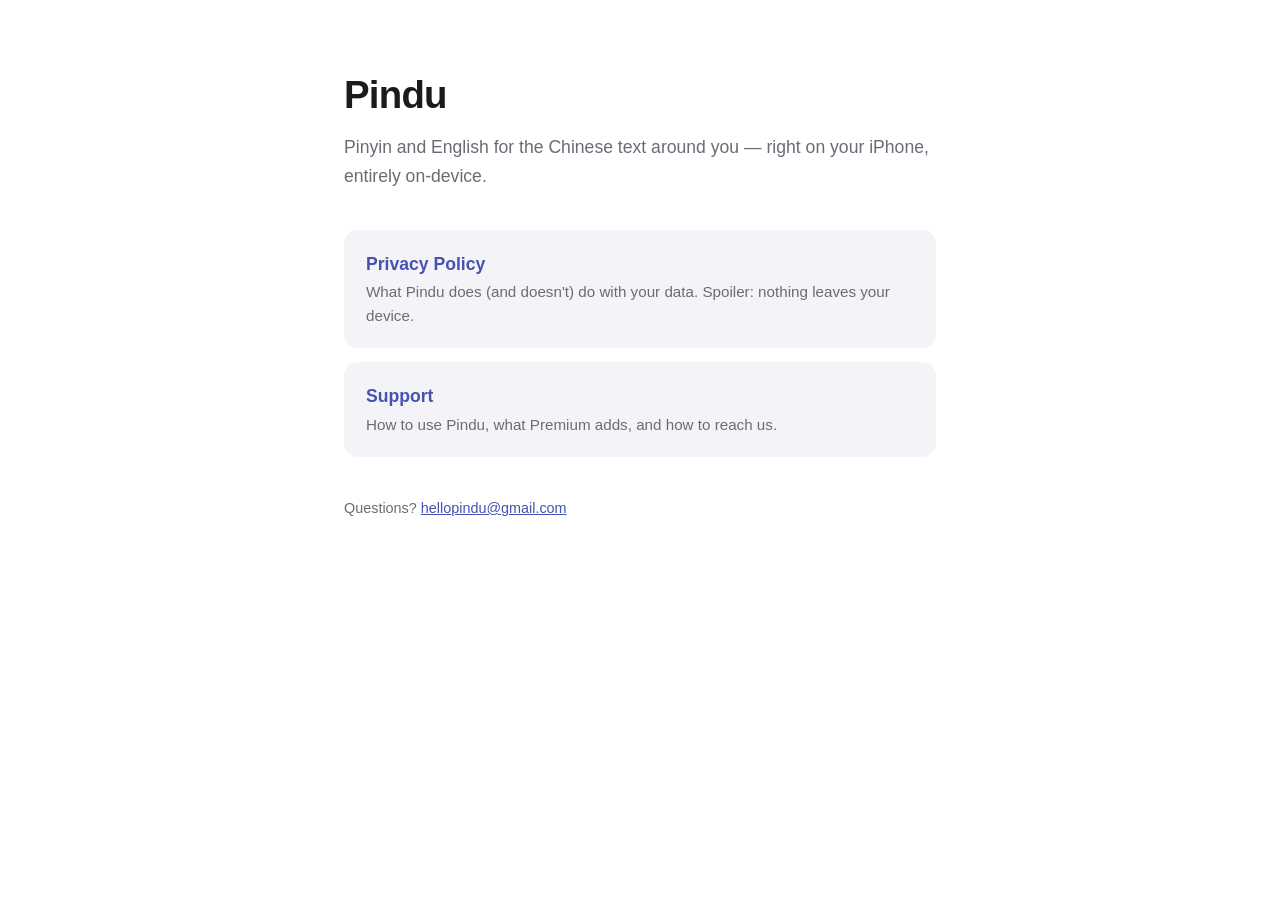
==== index.html @ f437ed74 "Add files via upload" ====
<!DOCTYPE html>
<html lang="en">
<head>
<meta charset="utf-8">
<meta name="viewport" content="width=device-width, initial-scale=1">
<title>Pindu</title>
<style>
  :root { --accent: #4651B0; --bg: #ffffff; --fg: #1a1a1f; --muted: #6b6b76; --card: #f4f4f8; }
  @media (prefers-color-scheme: dark) {
    :root { --accent: #A2ABF2; --bg: #121216; --fg: #ececf1; --muted: #9a9aa6; --card: #1e1e26; }
  }
  * { box-sizing: border-box; }
  body { margin: 0; font-family: -apple-system, BlinkMacSystemFont, "Segoe UI", Roboto, Helvetica, Arial, sans-serif;
         background: var(--bg); color: var(--fg); line-height: 1.6; }
  .wrap { max-width: 640px; margin: 0 auto; padding: 64px 24px; }
  h1 { font-size: 2.4rem; margin: 0 0 8px; letter-spacing: -0.02em; }
  .tag { color: var(--muted); font-size: 1.1rem; margin: 0 0 40px; }
  a.card { display: block; text-decoration: none; color: var(--fg); background: var(--card);
           border-radius: 14px; padding: 20px 22px; margin-bottom: 14px; transition: transform .08s ease; }
  a.card:hover { transform: translateY(-1px); }
  a.card .title { font-weight: 600; color: var(--accent); font-size: 1.1rem; }
  a.card .desc { color: var(--muted); font-size: .95rem; margin-top: 2px; }
  footer { color: var(--muted); font-size: .9rem; margin-top: 40px; }
  footer a { color: var(--accent); }
</style>
</head>
<body>
  <div class="wrap">
    <h1>Pindu</h1>
    <p class="tag">Pinyin and English for the Chinese text around you — right on your iPhone, entirely on-device.</p>
    <a class="card" href="privacy.html">
      <div class="title">Privacy Policy</div>
      <div class="desc">What Pindu does (and doesn't) do with your data. Spoiler: nothing leaves your device.</div>
    </a>
    <a class="card" href="support.html">
      <div class="title">Support</div>
      <div class="desc">How to use Pindu, what Premium adds, and how to reach us.</div>
    </a>
    <footer>Questions? <a href="mailto:hellopindu@gmail.com">hellopindu@gmail.com</a></footer>
  </div>
</body>
</html>
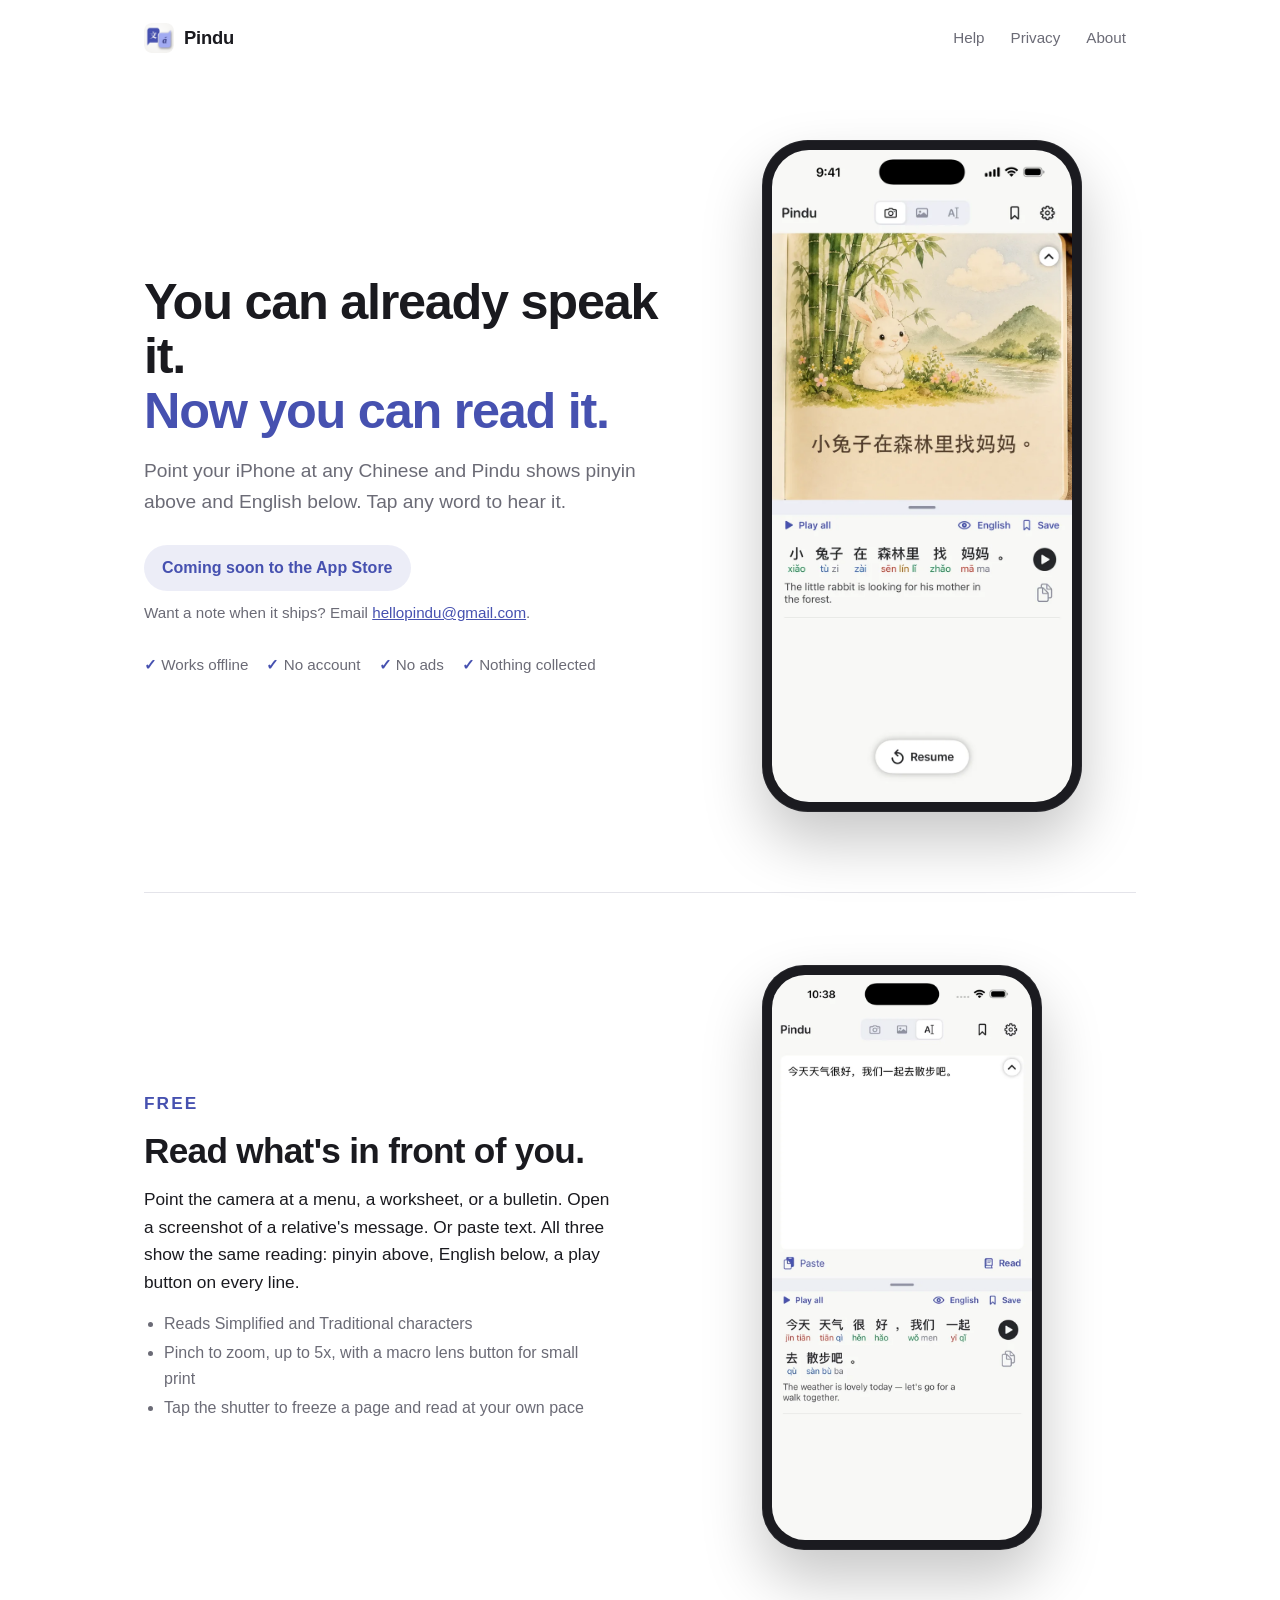
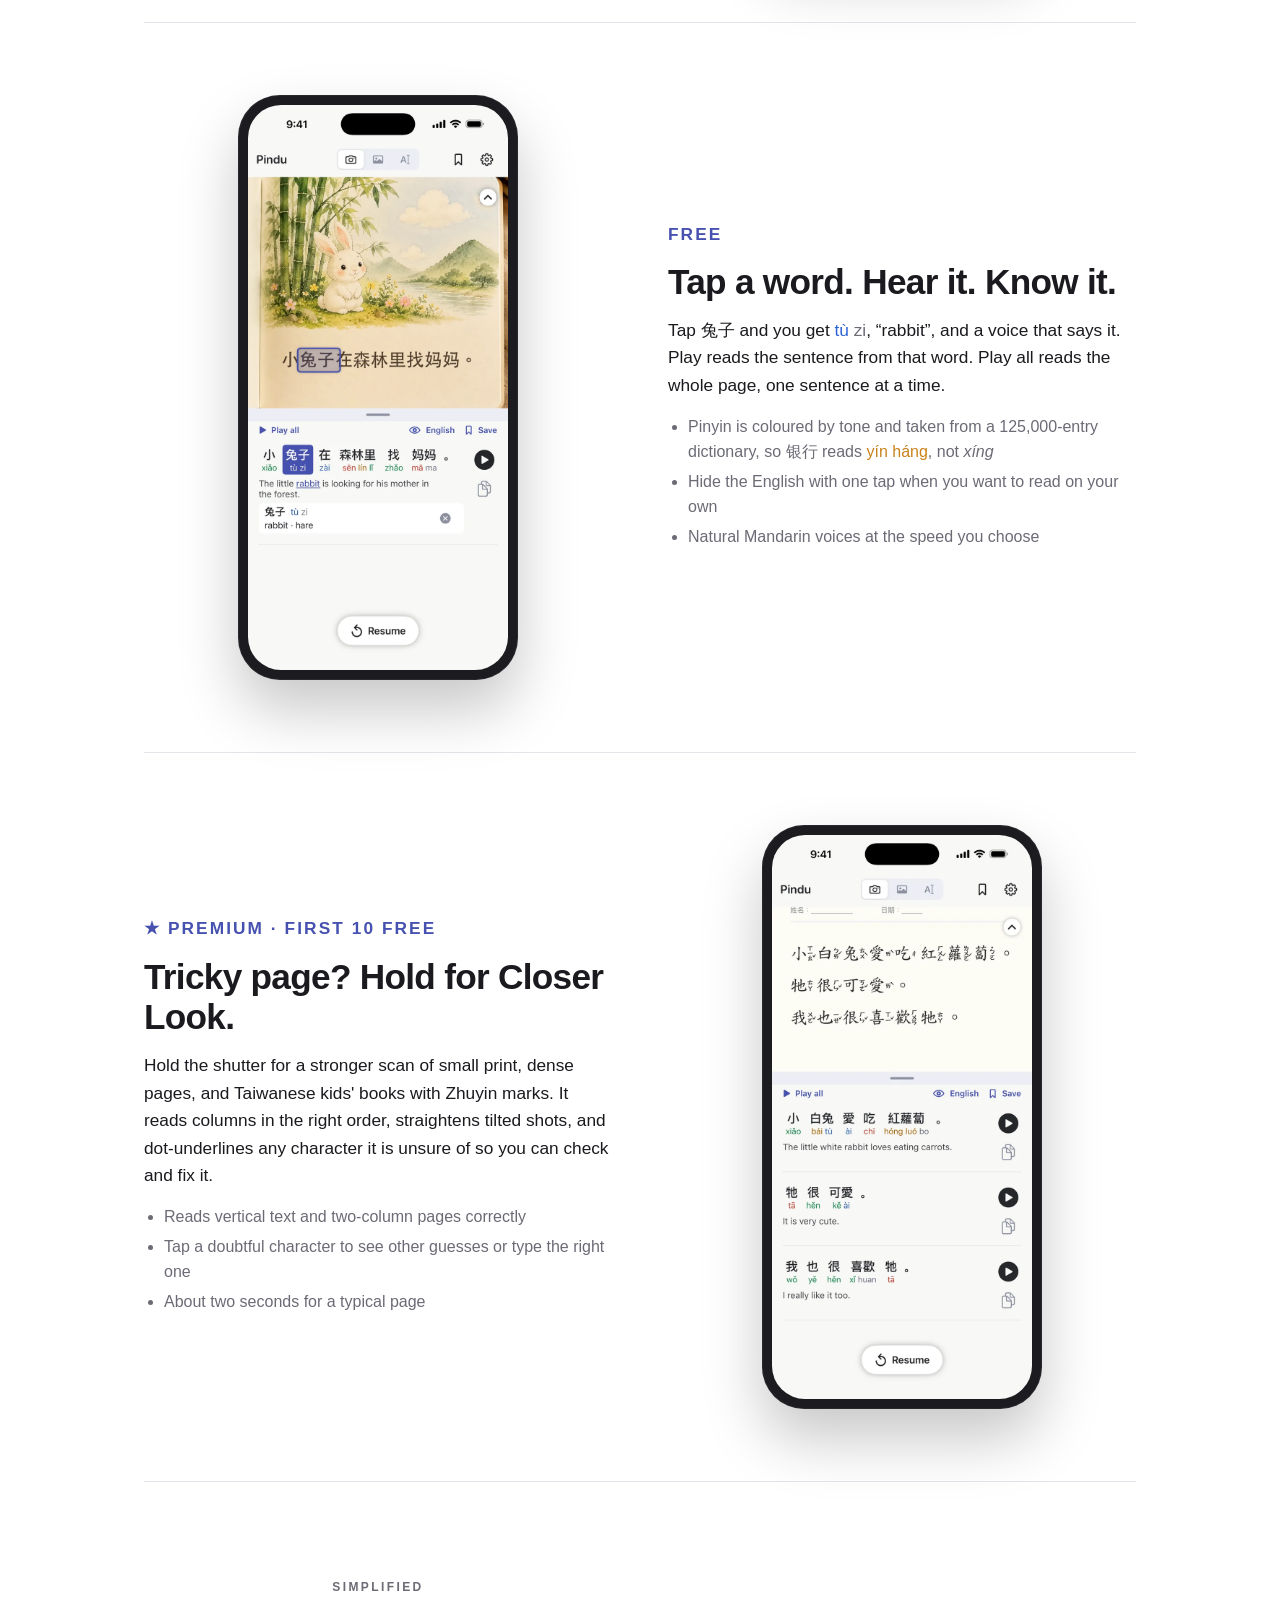
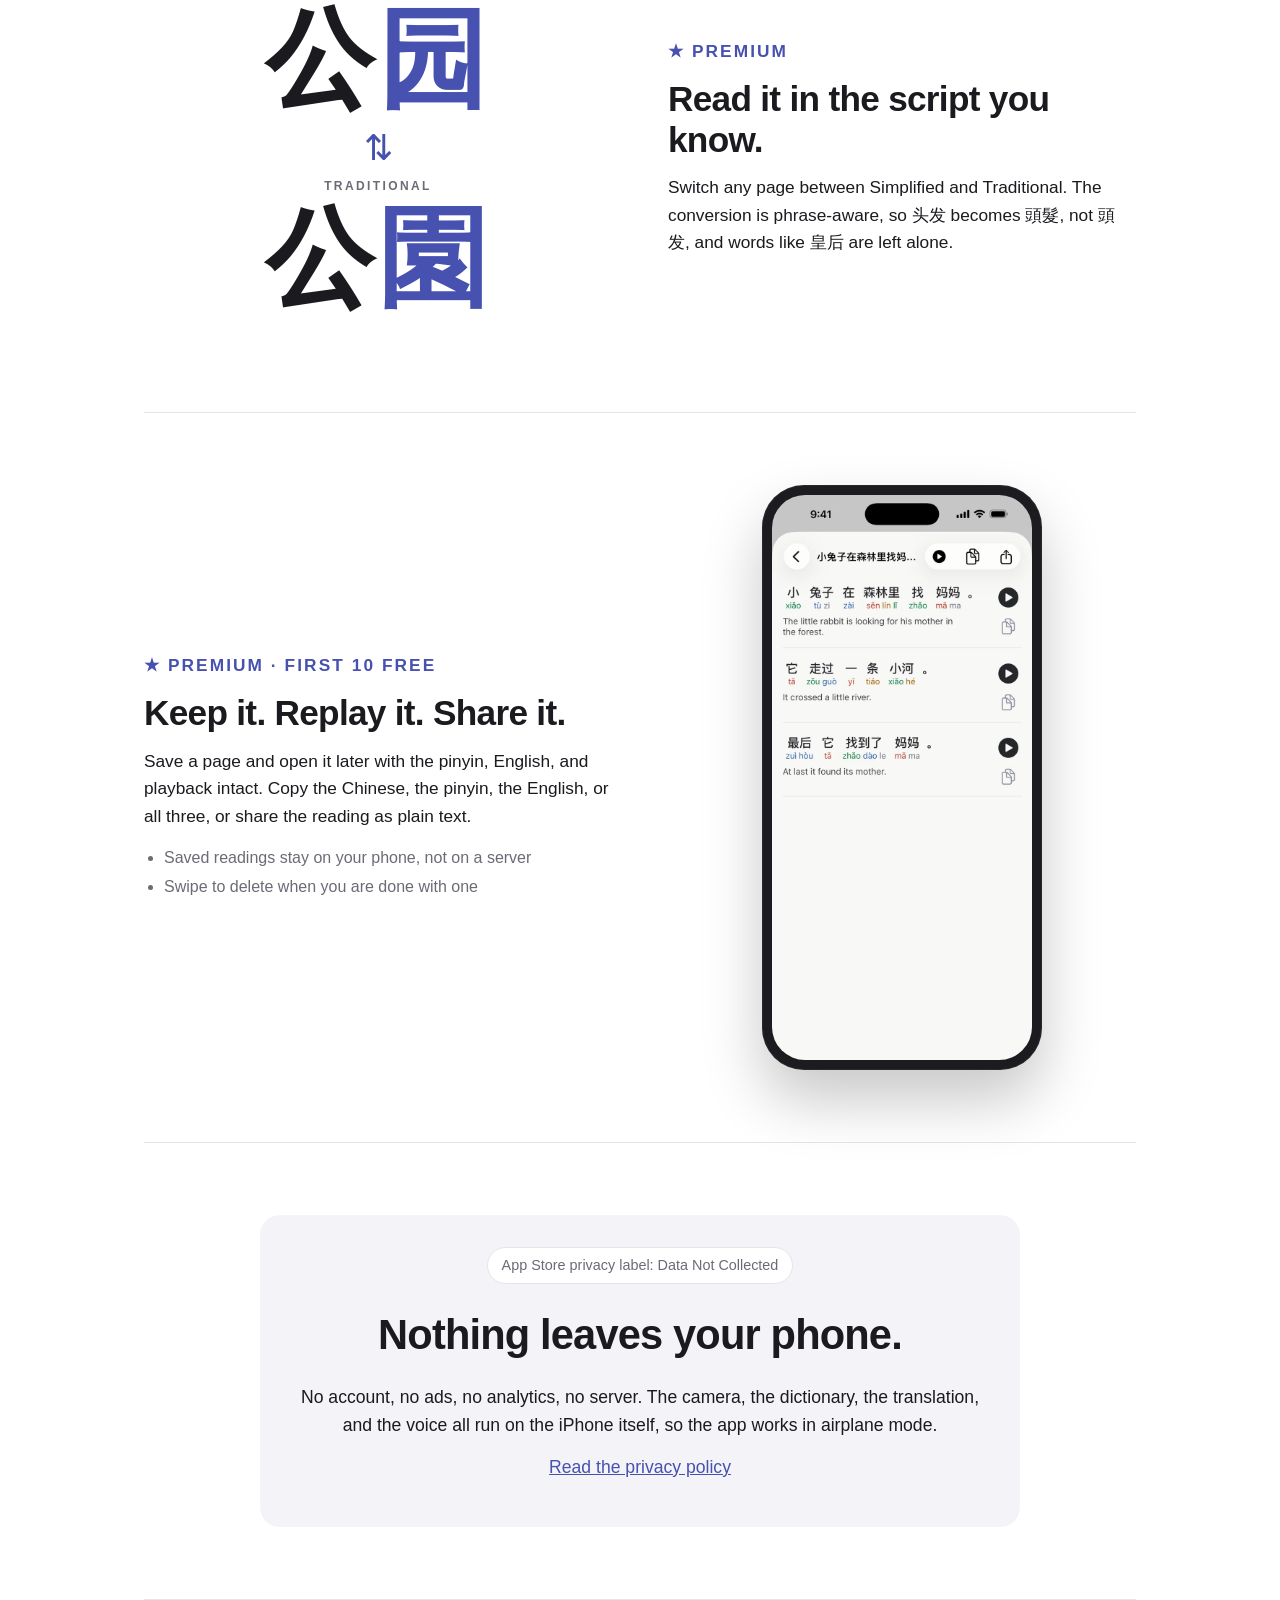
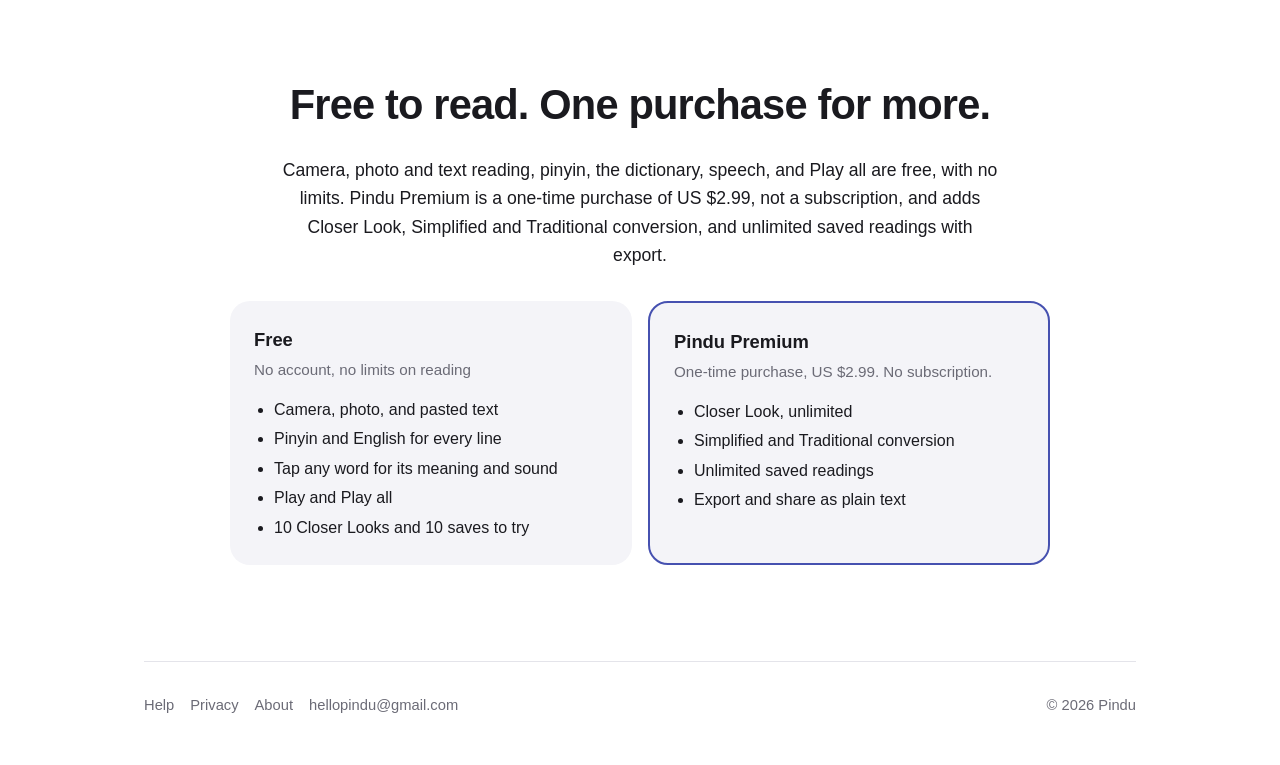
==== commit 9ab46c66: "Rebuild the site: home, Help, Privacy, About with shared styles Replace the two-card landing page wi" ====
--- a/index.html
+++ b/index.html
@@ -3,40 +3,200 @@
 <head>
 <meta charset="utf-8">
 <meta name="viewport" content="width=device-width, initial-scale=1">
-<title>Pindu</title>
-<style>
-  :root { --accent: #4651B0; --bg: #ffffff; --fg: #1a1a1f; --muted: #6b6b76; --card: #f4f4f8; }
-  @media (prefers-color-scheme: dark) {
-    :root { --accent: #A2ABF2; --bg: #121216; --fg: #ececf1; --muted: #9a9aa6; --card: #1e1e26; }
-  }
-  * { box-sizing: border-box; }
-  body { margin: 0; font-family: -apple-system, BlinkMacSystemFont, "Segoe UI", Roboto, Helvetica, Arial, sans-serif;
-         background: var(--bg); color: var(--fg); line-height: 1.6; }
-  .wrap { max-width: 640px; margin: 0 auto; padding: 64px 24px; }
-  h1 { font-size: 2.4rem; margin: 0 0 8px; letter-spacing: -0.02em; }
-  .tag { color: var(--muted); font-size: 1.1rem; margin: 0 0 40px; }
-  a.card { display: block; text-decoration: none; color: var(--fg); background: var(--card);
-           border-radius: 14px; padding: 20px 22px; margin-bottom: 14px; transition: transform .08s ease; }
-  a.card:hover { transform: translateY(-1px); }
-  a.card .title { font-weight: 600; color: var(--accent); font-size: 1.1rem; }
-  a.card .desc { color: var(--muted); font-size: .95rem; margin-top: 2px; }
-  footer { color: var(--muted); font-size: .9rem; margin-top: 40px; }
-  footer a { color: var(--accent); }
-</style>
+<title>Pindu: read the Chinese you can already speak</title>
+<meta name="description" content="Pindu reads Chinese text through your iPhone camera and shows pinyin above and English below. Tap any word to hear it. Everything runs on your phone.">
+<meta property="og:title" content="Pindu">
+<meta property="og:description" content="You can already speak it. Now you can read it. Pinyin and English for any Chinese text, on your iPhone, entirely on-device.">
+<meta property="og:type" content="website">
+<meta property="og:url" content="https://pinduapp.github.io/pindu/">
+<meta name="theme-color" content="#4651B0" media="(prefers-color-scheme: light)">
+<meta name="theme-color" content="#121216" media="(prefers-color-scheme: dark)">
+<link rel="icon" href="assets/img/favicon.png" type="image/png">
+<link rel="apple-touch-icon" href="assets/img/apple-touch-icon.png">
+<link rel="stylesheet" href="assets/site.css">
 </head>
 <body>
-  <div class="wrap">
-    <h1>Pindu</h1>
-    <p class="tag">Pinyin and English for the Chinese text around you — right on your iPhone, entirely on-device.</p>
-    <a class="card" href="privacy.html">
-      <div class="title">Privacy Policy</div>
-      <div class="desc">What Pindu does (and doesn't) do with your data. Spoiler: nothing leaves your device.</div>
-    </a>
-    <a class="card" href="support.html">
-      <div class="title">Support</div>
-      <div class="desc">How to use Pindu, what Premium adds, and how to reach us.</div>
-    </a>
-    <footer>Questions? <a href="mailto:hellopindu@gmail.com">hellopindu@gmail.com</a></footer>
-  </div>
+<a class="skip" href="#main">Skip to content</a>
+<div class="wrap">
+
+  <header class="site-header">
+    <a class="brand" href="./"><img src="assets/img/icon-256.png" alt="" width="30" height="30">Pindu</a>
+    <nav class="site-nav" aria-label="Site">
+      <a href="support.html">Help</a>
+      <a href="privacy.html">Privacy</a>
+      <a href="about.html">About</a>
+    </nav>
+  </header>
+
+  <main id="main">
+
+    <section class="hero">
+      <div>
+        <h1>You can already speak it.<br><span class="line2">Now you can read it.</span></h1>
+        <p class="lead">Point your iPhone at any Chinese and Pindu shows pinyin above and English below. Tap any word to hear it.</p>
+
+        <!-- HERO BUTTON. Two states live here. Only one should be visible at a time.
+             BEFORE LAUNCH: keep the "pre-launch" block, leave the "launch" block inside this comment.
+             AT LAUNCH: delete the "pre-launch" block, move the "launch" block out of the comment,
+             and replace APP_STORE_URL with the real App Store link. -->
+        <div class="cta cta-prelaunch">
+          <span class="pill">Coming soon to the App Store</span>
+          <p class="note">Want a note when it ships? Email <a href="mailto:hellopindu@gmail.com">hellopindu@gmail.com</a>.</p>
+        </div>
+        <!--
+        <div class="cta cta-launch">
+          <a class="badge" href="APP_STORE_URL"><img src="assets/img/app-store-badge.svg" alt="Download on the App Store"></a>
+          <p class="note">Free on the App Store, for iPhone running iOS 26 or later.</p>
+        </div>
+        -->
+
+        <ul class="hero-points">
+          <li>Works offline</li>
+          <li>No account</li>
+          <li>No ads</li>
+          <li>Nothing collected</li>
+        </ul>
+      </div>
+      <div class="hero-media">
+        <div class="phone"><img src="assets/img/hero.webp" alt="Pindu reading a storybook page: the Chinese sentence 小兔子在森林里找妈妈 with pinyin above each word and the English translation below" width="720" height="1564"></div>
+      </div>
+    </section>
+
+    <section class="features" aria-label="Features">
+
+      <article class="feature">
+        <div class="feature-text">
+          <p class="eyebrow">Free</p>
+          <h2>Read what's in front of you.</h2>
+          <p>Point the camera at a menu, a worksheet, or a bulletin. Open a screenshot of a relative's message. Or paste text. All three show the same reading: pinyin above, English below, a play button on every line.</p>
+          <ul>
+            <li>Reads Simplified and Traditional characters</li>
+            <li>Pinch to zoom, up to 5x, with a macro lens button for small print</li>
+            <li>Tap the shutter to freeze a page and read at your own pace</li>
+          </ul>
+        </div>
+        <div class="feature-media">
+          <div class="phone small"><img src="assets/img/text-input.webp" alt="Pindu's Text tab with a pasted sentence and its pinyin and English reading below" width="720" height="1564" loading="lazy"></div>
+        </div>
+      </article>
+
+      <article class="feature flip">
+        <div class="feature-text">
+          <p class="eyebrow">Free</p>
+          <h2>Tap a word. Hear it. Know it.</h2>
+          <p>Tap <span class="zh">兔子</span> and you get <span class="py"><span class="t4">tù</span> <span class="t0">zi</span></span>, “rabbit”, and a voice that says it. Play reads the sentence from that word. Play all reads the whole page, one sentence at a time.</p>
+          <ul>
+            <li>Pinyin is coloured by tone and taken from a 125,000-entry dictionary, so <span class="zh">银行</span> reads <span class="py"><span class="t2">yín</span> <span class="t2">háng</span></span>, not <em>xíng</em></li>
+            <li>Hide the English with one tap when you want to read on your own</li>
+            <li>Natural Mandarin voices at the speed you choose</li>
+          </ul>
+        </div>
+        <div class="feature-media">
+          <div class="phone small"><img src="assets/img/tap-to-define.webp" alt="The word 兔子 selected on the page, with a card showing tù zi and the meaning rabbit, hare" width="720" height="1564" loading="lazy"></div>
+        </div>
+      </article>
+
+      <article class="feature">
+        <div class="feature-text">
+          <p class="eyebrow premium">Premium · first 10 free</p>
+          <h2>Tricky page? Hold for Closer Look.</h2>
+          <p>Hold the shutter for a stronger scan of small print, dense pages, and Taiwanese kids' books with Zhuyin marks. It reads columns in the right order, straightens tilted shots, and dot-underlines any character it is unsure of so you can check and fix it.</p>
+          <ul>
+            <li>Reads vertical text and two-column pages correctly</li>
+            <li>Tap a doubtful character to see other guesses or type the right one</li>
+            <li>About two seconds for a typical page</li>
+          </ul>
+        </div>
+        <div class="feature-media">
+          <div class="phone small"><img src="assets/img/closer-look.webp" alt="A Traditional Chinese worksheet with Zhuyin marks, read by Closer Look into three clean sentences with pinyin and English" width="720" height="1564" loading="lazy"></div>
+        </div>
+      </article>
+
+      <article class="feature flip">
+        <div class="feature-text">
+          <p class="eyebrow premium">Premium</p>
+          <h2>Read it in the script you know.</h2>
+          <p>Switch any page between Simplified and Traditional. The conversion is phrase-aware, so <span class="zh">头发</span> becomes <span class="zh">頭髮</span>, not <span class="zh">頭发</span>, and words like <span class="zh">皇后</span> are left alone.</p>
+        </div>
+        <div class="feature-media">
+          <div class="scripts zh" aria-label="The word for park, 公园 in Simplified and 公園 in Traditional">
+            <span class="label">Simplified</span>
+            <span class="word">公<span class="diff">园</span></span>
+            <span class="arrow" aria-hidden="true">⇅</span>
+            <span class="label">Traditional</span>
+            <span class="word">公<span class="diff">園</span></span>
+          </div>
+        </div>
+      </article>
+
+      <article class="feature">
+        <div class="feature-text">
+          <p class="eyebrow premium">Premium · first 10 free</p>
+          <h2>Keep it. Replay it. Share it.</h2>
+          <p>Save a page and open it later with the pinyin, English, and playback intact. Copy the Chinese, the pinyin, the English, or all three, or share the reading as plain text.</p>
+          <ul>
+            <li>Saved readings stay on your phone, not on a server</li>
+            <li>Swipe to delete when you are done with one</li>
+          </ul>
+        </div>
+        <div class="feature-media">
+          <div class="phone small"><img src="assets/img/saved-detail.webp" alt="A saved reading with three sentences, each with pinyin, English, and play and copy buttons" width="720" height="1564" loading="lazy"></div>
+        </div>
+      </article>
+
+    </section>
+
+    <section class="privacy-block">
+      <div class="card">
+        <span class="label-chip">App Store privacy label: Data Not Collected</span>
+        <h2>Nothing leaves your phone.</h2>
+        <p>No account, no ads, no analytics, no server. The camera, the dictionary, the translation, and the voice all run on the iPhone itself, so the app works in airplane mode.</p>
+        <p><a href="privacy.html">Read the privacy policy</a></p>
+      </div>
+    </section>
+
+    <section class="premium-block" id="premium">
+      <h2>Free to read. One purchase for more.</h2>
+      <div class="two-sentences">
+        <p>Camera, photo and text reading, pinyin, the dictionary, speech, and Play all are free, with no limits. Pindu Premium is a one-time purchase of US&nbsp;$2.99, not a subscription, and adds Closer Look, Simplified and Traditional conversion, and unlimited saved readings with export.</p>
+      </div>
+      <div class="plans">
+        <div class="plan card">
+          <h3>Free</h3>
+          <p class="price">No account, no limits on reading</p>
+          <ul>
+            <li>Camera, photo, and pasted text</li>
+            <li>Pinyin and English for every line</li>
+            <li>Tap any word for its meaning and sound</li>
+            <li>Play and Play all</li>
+            <li>10 Closer Looks and 10 saves to try</li>
+          </ul>
+        </div>
+        <div class="plan card featured">
+          <h3>Pindu Premium</h3>
+          <p class="price">One-time purchase, US $2.99. No subscription.</p>
+          <ul>
+            <li>Closer Look, unlimited</li>
+            <li>Simplified and Traditional conversion</li>
+            <li>Unlimited saved readings</li>
+            <li>Export and share as plain text</li>
+          </ul>
+        </div>
+      </div>
+    </section>
+
+  </main>
+
+  <footer class="site-footer">
+    <nav aria-label="Footer">
+      <a href="support.html">Help</a>
+      <a href="privacy.html">Privacy</a>
+      <a href="about.html">About</a>
+      <a href="mailto:hellopindu@gmail.com">hellopindu@gmail.com</a>
+    </nav>
+    <span>© 2026 Pindu</span>
+  </footer>
+
+</div>
 </body>
 </html>
--- a/assets/site.css
+++ b/assets/site.css
@@ -0,0 +1,373 @@
+/* Pindu website styles. Plain CSS, no build step.
+   Colours follow the app: accent #4651B0 in light mode, #A2ABF2 in dark mode. */
+
+:root {
+  --accent: #4651B0;
+  --accent-soft: rgba(70, 81, 176, 0.10);
+  --bg: #ffffff;
+  --fg: #1a1a1f;
+  --muted: #6b6b76;
+  --card: #f4f4f8;
+  --line: #e4e4ea;
+  --bezel: #1b1b20;
+  --tone1: #d9342b;
+  --tone2: #c9821a;
+  --tone3: #1f9d55;
+  --tone4: #2d63d8;
+  color-scheme: light dark;
+}
+
+@media (prefers-color-scheme: dark) {
+  :root {
+    --accent: #A2ABF2;
+    --accent-soft: rgba(162, 171, 242, 0.14);
+    --bg: #121216;
+    --fg: #ececf1;
+    --muted: #9a9aa6;
+    --card: #1e1e26;
+    --line: #2b2b35;
+    --bezel: #2c2c35;
+    --tone1: #ff6b61;
+    --tone2: #e9a94a;
+    --tone3: #4fc47f;
+    --tone4: #6f9bff;
+  }
+}
+
+* { box-sizing: border-box; }
+
+html { scroll-behavior: smooth; }
+
+body {
+  margin: 0;
+  font-family: -apple-system, BlinkMacSystemFont, "Segoe UI", Roboto, Helvetica, Arial, sans-serif;
+  background: var(--bg);
+  color: var(--fg);
+  line-height: 1.6;
+  -webkit-font-smoothing: antialiased;
+}
+
+.zh {
+  font-family: -apple-system, "PingFang SC", "PingFang TC", "Hiragino Sans GB", "Noto Sans CJK SC",
+    "Noto Sans SC", "Microsoft YaHei", sans-serif;
+}
+
+a { color: var(--accent); }
+
+img { max-width: 100%; height: auto; }
+
+.wrap {
+  max-width: 1040px;
+  margin: 0 auto;
+  padding: 0 24px;
+}
+
+.skip {
+  position: absolute;
+  left: -999px;
+  top: 8px;
+  background: var(--accent);
+  color: #fff;
+  padding: 8px 12px;
+  border-radius: 8px;
+}
+.skip:focus { left: 8px; z-index: 10; }
+
+/* Header and nav */
+
+.site-header {
+  display: flex;
+  align-items: center;
+  justify-content: space-between;
+  gap: 16px;
+  padding: 20px 0;
+}
+
+.brand {
+  display: inline-flex;
+  align-items: center;
+  gap: 10px;
+  text-decoration: none;
+  color: var(--fg);
+  font-weight: 700;
+  font-size: 1.15rem;
+  letter-spacing: -0.01em;
+}
+.brand img { width: 30px; height: 30px; border-radius: 8px; }
+
+.site-nav { display: flex; gap: 6px; flex-wrap: wrap; }
+.site-nav a {
+  text-decoration: none;
+  color: var(--muted);
+  padding: 6px 10px;
+  border-radius: 8px;
+  font-size: 0.95rem;
+}
+.site-nav a:hover { color: var(--fg); background: var(--card); }
+.site-nav a[aria-current="page"] { color: var(--accent); font-weight: 600; }
+
+/* Hero */
+
+.hero {
+  display: grid;
+  gap: 40px;
+  align-items: center;
+  padding: 40px 0 56px;
+}
+@media (min-width: 860px) {
+  .hero { grid-template-columns: 1.1fr 0.9fr; padding: 64px 0 80px; }
+}
+
+.hero h1 {
+  font-size: clamp(2.2rem, 4.6vw, 3.15rem);
+  line-height: 1.08;
+  letter-spacing: -0.025em;
+  margin: 0 0 18px;
+}
+.hero h1 .line2 { color: var(--accent); }
+
+.hero .lead {
+  font-size: 1.2rem;
+  color: var(--muted);
+  margin: 0 0 28px;
+  max-width: 34em;
+}
+
+.cta { display: flex; flex-direction: column; align-items: flex-start; gap: 10px; }
+.pill {
+  display: inline-block;
+  background: var(--accent-soft);
+  color: var(--accent);
+  font-weight: 600;
+  padding: 10px 18px;
+  border-radius: 999px;
+  font-size: 1rem;
+}
+.cta .note { color: var(--muted); font-size: 0.95rem; margin: 0; }
+.badge img { height: 52px; width: auto; display: block; }
+
+.hero-points {
+  list-style: none;
+  padding: 0;
+  margin: 28px 0 0;
+  display: flex;
+  flex-wrap: wrap;
+  gap: 8px 18px;
+  color: var(--muted);
+  font-size: 0.95rem;
+}
+.hero-points li::before { content: "✓ "; color: var(--accent); font-weight: 700; }
+
+/* Phone frame around raw screenshots */
+
+.phone {
+  width: min(320px, 78vw);
+  margin: 0 auto;
+  background: var(--bezel);
+  border-radius: 46px;
+  padding: 10px;
+  box-shadow: 0 30px 60px rgba(0, 0, 0, 0.22), 0 0 0 1px rgba(255, 255, 255, 0.06) inset;
+}
+.phone img {
+  display: block;
+  width: 100%;
+  border-radius: 37px;
+  background: #f5f5f7;
+}
+.phone.small { width: min(280px, 72vw); border-radius: 42px; }
+.phone.small img { border-radius: 33px; }
+
+/* Feature blocks */
+
+.features { border-top: 1px solid var(--line); }
+
+.feature {
+  display: grid;
+  gap: 32px;
+  align-items: center;
+  padding: 56px 0;
+}
+.feature + .feature { border-top: 1px solid var(--line); }
+
+@media (min-width: 860px) {
+  .feature { grid-template-columns: 1fr 1fr; gap: 56px; padding: 72px 0; }
+  .feature.flip .feature-media { order: -1; }
+}
+
+.eyebrow {
+  display: inline-block;
+  font-size: 0.78rem;
+  font-weight: 700;
+  letter-spacing: 0.12em;
+  text-transform: uppercase;
+  color: var(--accent);
+  margin: 0 0 10px;
+}
+.eyebrow.premium::before {
+  content: "★ ";
+}
+
+.feature h2 {
+  font-size: clamp(1.6rem, 3.2vw, 2.2rem);
+  line-height: 1.15;
+  letter-spacing: -0.02em;
+  margin: 0 0 14px;
+}
+.feature p { margin: 0 0 14px; font-size: 1.08rem; }
+.feature p:last-child { margin-bottom: 0; }
+.feature ul { margin: 0; padding-left: 20px; color: var(--muted); }
+.feature li { margin: 4px 0; }
+
+/* Pinyin sample used in copy */
+.py { display: inline-block; white-space: nowrap; }
+.t1 { color: var(--tone1); }
+.t2 { color: var(--tone2); }
+.t3 { color: var(--tone3); }
+.t4 { color: var(--tone4); }
+.t0 { color: var(--muted); }
+
+/* Simplified / Traditional graphic */
+
+.scripts {
+  display: flex;
+  flex-direction: column;
+  align-items: center;
+  gap: 6px;
+  padding: 24px 0;
+}
+.scripts .label {
+  font-size: 0.75rem;
+  font-weight: 700;
+  letter-spacing: 0.2em;
+  text-transform: uppercase;
+  color: var(--muted);
+}
+.scripts .word {
+  font-size: clamp(4.2rem, 13vw, 6.8rem);
+  font-weight: 600;
+  line-height: 1.05;
+  letter-spacing: 0.04em;
+}
+.scripts .diff { color: var(--accent); }
+.scripts .arrow { color: var(--accent); font-size: 2.2rem; line-height: 1; margin: 6px 0; }
+
+/* Privacy statement */
+
+.privacy-block {
+  border-top: 1px solid var(--line);
+  padding: 72px 0;
+  text-align: center;
+}
+.privacy-block .card { max-width: 760px; margin: 0 auto; }
+.privacy-block h2 {
+  font-size: clamp(1.9rem, 4vw, 2.6rem);
+  letter-spacing: -0.02em;
+  margin: 0 0 14px;
+}
+.privacy-block p { font-size: 1.1rem; margin: 0 0 14px; }
+.privacy-block .label-chip {
+  display: inline-block;
+  background: var(--bg);
+  border: 1px solid var(--line);
+  border-radius: 999px;
+  padding: 6px 14px;
+  font-size: 0.9rem;
+  color: var(--muted);
+  margin-bottom: 18px;
+}
+
+.card {
+  background: var(--card);
+  border-radius: 20px;
+  padding: 32px 28px;
+}
+
+/* Premium */
+
+.premium-block { border-top: 1px solid var(--line); padding: 72px 0; }
+.premium-block h2 {
+  font-size: clamp(1.9rem, 4vw, 2.6rem);
+  letter-spacing: -0.02em;
+  margin: 0 0 14px;
+  text-align: center;
+}
+.premium-block .two-sentences {
+  max-width: 720px;
+  margin: 0 auto 32px;
+  text-align: center;
+  font-size: 1.1rem;
+}
+.plans {
+  display: grid;
+  gap: 16px;
+  max-width: 820px;
+  margin: 0 auto;
+}
+@media (min-width: 700px) { .plans { grid-template-columns: 1fr 1fr; } }
+.plan { padding: 24px 24px 20px; }
+.plan h3 { margin: 0 0 4px; font-size: 1.15rem; }
+.plan .price { color: var(--muted); font-size: 0.95rem; margin: 0 0 14px; }
+.plan ul { margin: 0; padding-left: 20px; }
+.plan li { margin: 4px 0; }
+.plan.featured { border: 2px solid var(--accent); }
+
+/* Footer */
+
+.site-footer {
+  border-top: 1px solid var(--line);
+  margin-top: 24px;
+  padding: 32px 0 48px;
+  color: var(--muted);
+  font-size: 0.92rem;
+  display: flex;
+  flex-wrap: wrap;
+  justify-content: space-between;
+  gap: 12px 24px;
+}
+.site-footer nav { display: flex; flex-wrap: wrap; gap: 16px; }
+.site-footer a { color: var(--muted); text-decoration: none; }
+.site-footer a:hover { color: var(--accent); }
+
+/* Text pages: Help, Privacy, About */
+
+.prose { max-width: 700px; padding: 24px 0 64px; }
+.prose h1 { font-size: clamp(2rem, 4.5vw, 2.6rem); letter-spacing: -0.02em; margin: 8px 0 8px; line-height: 1.1; }
+.prose .intro { color: var(--muted); font-size: 1.15rem; margin: 0 0 32px; }
+.prose .updated { color: var(--muted); font-size: 0.9rem; margin: 0 0 32px; }
+.prose h2 { font-size: 1.35rem; margin: 40px 0 10px; letter-spacing: -0.01em; line-height: 1.25; }
+.prose h3 { font-size: 1.05rem; margin: 24px 0 6px; }
+.prose p { margin: 0 0 16px; }
+.prose ul, .prose ol { margin: 0 0 16px; padding-left: 22px; }
+.prose li { margin-bottom: 8px; }
+.prose .card { margin: 32px 0; }
+.prose .card p:last-child { margin-bottom: 0; }
+.prose kbd {
+  font-family: inherit;
+  background: var(--card);
+  border: 1px solid var(--line);
+  border-radius: 6px;
+  padding: 1px 6px;
+  font-size: 0.92em;
+}
+
+.toc {
+  background: var(--card);
+  border-radius: 16px;
+  padding: 18px 22px;
+  margin: 0 0 8px;
+}
+.toc p { margin: 0 0 8px; font-weight: 600; }
+.toc ul { margin: 0; padding-left: 20px; columns: 1; }
+@media (min-width: 640px) { .toc ul { columns: 2; column-gap: 28px; } }
+.toc li { margin: 2px 0; break-inside: avoid; }
+.toc a { text-decoration: none; }
+.toc a:hover { text-decoration: underline; }
+
+.credits { margin-bottom: 20px; }
+.credits dl { margin: 0; }
+.credits dt { font-weight: 600; margin-top: 16px; }
+.credits dd { margin: 2px 0 0; color: var(--muted); }
+
+@media (prefers-reduced-motion: reduce) {
+  html { scroll-behavior: auto; }
+}
